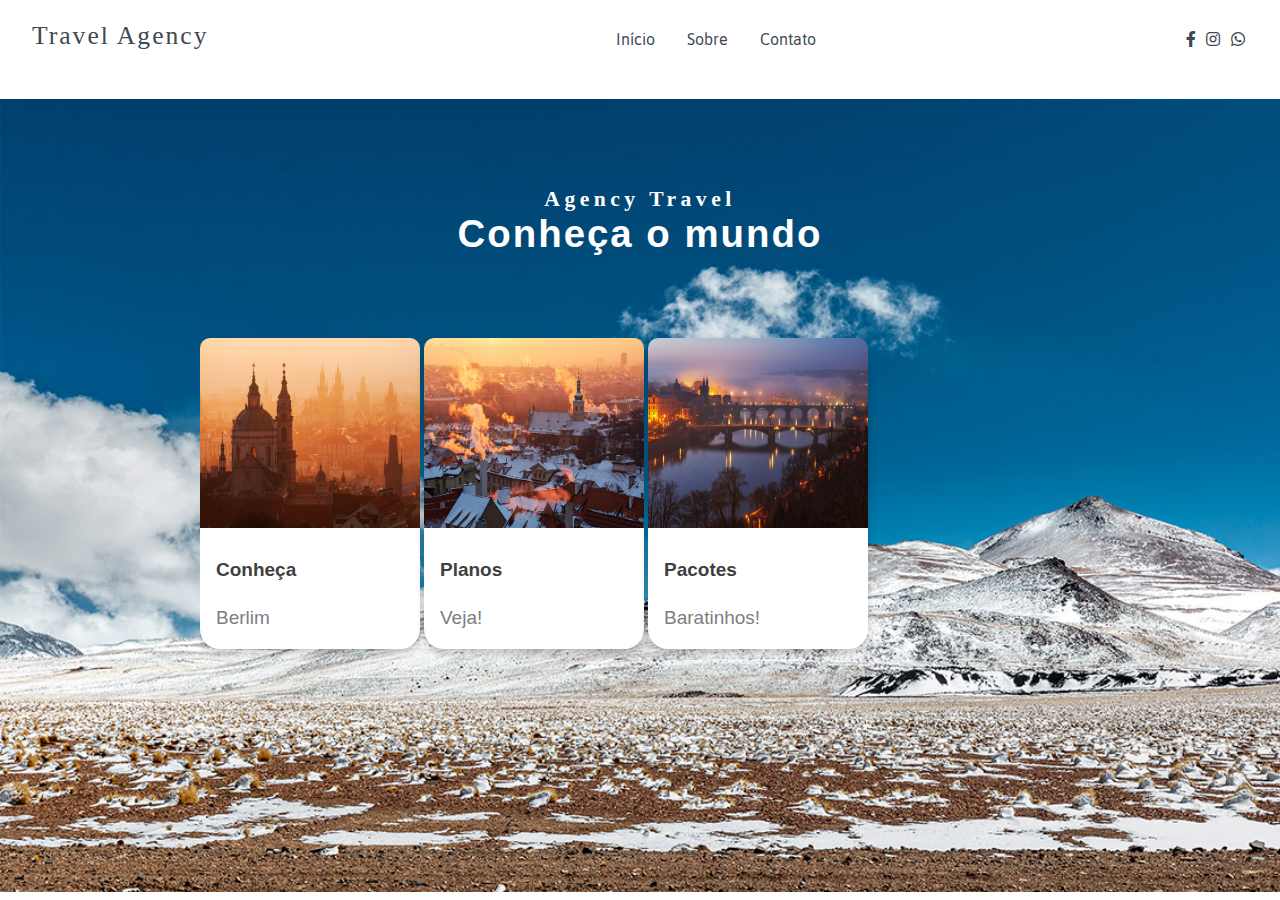
==== index.html @ 9992b92d "site" ====
<!DOCTYPE html>
<html lang="en">
<head>
    <meta charset="UTF-8">
    <meta name="viewport" content="width=device-width, initial-scale=1.0">
    <meta http-equiv="X-UA-Compatible" content="ie=edge">
    <link rel="stylesheet" href="css/styles.css">
    <link href="https://fonts.googleapis.com/css?family=Noto+Serif&display=swap" rel="stylesheet">
    <!-- FONT AWSOME ICONS-->

    <link rel="stylesheet" href="./css/all.css">
    <title>Teste</title>
</head>
<body>
    <!-- NAVEGAÇÃO -->
    <nav class="nav">

        <div class="nav-menu flex-row">
            <div class="nav-brand">
                <a href="#" class="text-gray">Travel Agency</a>
            </div>
            <div class="toggle-collapse">

                <div class="toggle-icons">
                    <i class="fas fa-bars"></i>
                </div>


            </div>
            <div>
                <ul class="nav-items">

                    <li href="#" class="nav-link"> 
                        <a href="">Início</a>
                    </li>
                    <li href="#" class="nav-link"> 
                        <a href="">Sobre</a>
                    </li>
                    <li href="#" class="nav-link"> 
                        <a href="">Contato</a>
                    </li>
                </ul>
            </div>
            <div class="social text-gray">
                <a href="#"><i class="fab fa-facebook-f"></i></a>
                <a href="#"><i class="fab fa-instagram"></i></a>
                <a href="#"><i class="fab fa-whatsapp"></i></a>
            </div>
        </div>
    </nav>

    <!-- PRINCIPAL -->

        <section class="site-title">
            <div class="site-background">
                <h3>Agency Travel</h3>
                <h1>Conheça o mundo</h1>
            </div> <br><br><br><br>
        

        <div class="servicos-cards">
            <div class="card">
                <img src="./assets/ft1.jpg" alt="Avatar" />
                <div class="container">
                  <h4><b>Conheça</b></h4>
                  <p>Berlim</p>
                </div>
              </div>
            <div class="card">
                <img src="./assets/ft2.jpg" alt="Avatar" />
                <div class="container">
                  <h4><b>Planos</b></h4>
                  <p>Veja!</p>
                </div>
              </div>
            
            <div class="card">
                <img src="./assets/ft3.jpg" alt="Avatar" />
                <div class="container">
                  <h4><b>Pacotes</b></h4>
                  <p>Baratinhos!</p>
                </div>
              </div>
            
            
            
            
            </div>
            </div>
          </div>
        </section> <br><br><br><br><br><br><br><br>



    
    <script src="./js/jquery3.4.1.min.js"></script>
    <script src="./js/main.js"></script>

</body>
</html>
---- css/styles.css ----
@import url('fonts.css');

html, body{
    margin: 0%;
    box-sizing: border-box;
    overflow-x: hidden;
    background: url('../bg.jpg');
    background-repeat: no-repeat;
    background-size: cover;

}

:root{
    /* CORES TEMA*/
    --text-gray: #3f4954;
    /* CORES EM GRADIENTE */
    --plum: linear-gradient(135deg, #667eea 0%, #764ba2 100%);

}
/* CLASSES GLOBAIS*/
a{
    text-decoration: none;
    color: #3f4954;
}
.flex-row{

    display: flex;
    flex-direction: row;
    flex-wrap: wrap;
    color: var(--text-gray);
}

ul{
    list-style-type: none;
}

/* NAVEGAÇÃO*/

.nav{
    background: white;
    padding: 0 2rem;
    height: 0rem;
    min-height: 11vh;
    overflow: hidden;
    transition: height 1s ease-in-out;
    
}


.nav .nav-menu{
    justify-content: space-between;
}

.nav .toggle-collapse{
    
    position: absolute;
    top: 0%;
    width: 90%;
    cursor: pointer;
    display: none;
    right: 35px; 

}
.nav .toggle-collapse .toggle-icons{

        display: flex;
        justify-content: flex-end;
        padding: 1.7rem 0;

}
.nav .toggle-collapse .toggle-icons i{

        font-size: 1.4rem;
        color: #2d343b;

}

.collapse{
    height: 23rem;
}

.nav .nav-items{
    list-style-type: none;
    display: flex;
    margin: 0;
}

.nav .nav-items .nav-link{
    padding: 1.6rem 1rem;
    font-size: 1rem;
    position: relative;
    font-family: Asap;
    margin-top: 4px;
}

.nav .nav-items .nav-link a{
    transition: 0.1s;
    
}

.nav .nav-items .nav-link:hover{
    margin-top: 5px;
    margin-bottom: 5px;
    background: #1c4066;
    
}
.nav .nav-items .nav-link:hover a{
    color: white;
    font-size: 17px;
    letter-spacing: 2px;
    height: 100%;
}

.nav .nav-brand a{
    font-size: 1.6rem;
    padding: 1rem 0;
    text-decoration: none;
    display: block;
    font-family: Tahoma;
    letter-spacing: 2px;
    margin-top: 5px;
}

.nav .social{
    padding: 1.4rem 0;
    margin-top: 5px;n
}
.nav .social i{
    padding: 0.2rem ;
}
.nav .social i:hover{
    color: #4559F5;
}
/* NAVEGAÇÃO*/

/* TITULO DO SITE*/ 

.site-title{
    background-size: cover;
    height: 110vh;
    display: inline;
    justify-content: center;
    
}
.site-title .site-background{
    padding-top: 5.5rem;
    text-align: center;
    color: white;
    
}

 .site-title h1, h3{
    margin: 0rem;
    font-size: 1.35rem;
}

.site-title h1{
    font-size: 2.4rem;
    font-family: 'Franklin Gothic Medium', 'Arial Narrow', Arial, sans-serif;

    letter-spacing: 2px;
}
 .site-title h3{
    font-family: Tahoma;
    letter-spacing: 4.5px;
}

.card {
    box-shadow: 0 4px 8px 0 rgba(0, 0, 0, 0.2);
    /** transition: 2s; */
    width: 220px;
    /** display: inline-block; */
    margin-top: 10px;
    color: rgb(63, 63, 63);
    /** font-family: calibri; */ 
    font-size: 19px;
    display: inline-block;
  
    white-space: normal;
    border-radius: 10px;
    background: white;
    border-radius: 20px;
    transition: 0.9s;
  }

  .card img{
    width:100%; height: 190px;
  }
  .card p {
    color: rgb(126, 126, 126);
    font-family: 'Segoe UI', Tahoma, Geneva, Verdana, sans-serif;
    
  }
  .card h4 {
    font-family: 'Segoe UI', Tahoma, Geneva, Verdana, sans-serif;
  }
  
  .card:hover{
    box-shadow: 0 8px 16px 0 rgba(0, 0, 0, 0.2);
    width: 250px;
    height: 350px;
  }
  .card img{
    border-top-left-radius: 10px;
    border-top-right-radius: 10px;
  }
  
  .container {
    padding: 1px 16px;
  }
  .servicos-cards {
    overflow-x: auto;
    white-space: nowrap;
    -webkit-overflow-scrolling: touch;
    height: 420px;
    justify-content: center;
    margin-left: 200px;
    transition: height 0.5s;
  }

  .servicos-cards:hover{
    height: 460px;
  }
  ::-webkit-scrollbar {
    width: 3px;
    height: 15px;

  }
::-webkit-scrollbar-thumb{
  background: white;  
  border-radius: 15px;
  

}


/* TITULO DO SITE*/ 

/* janela de exibição >= 750px*/

@media only screen and (max-width: 750px) {
    .nav .nav-menu, .nav .nav-items{
        flex-direction: column;
    }

    .nav-link{
        top: 20px;
        width: 100%;
        margin: 0 auto;
        background: #163657;
    }

    .nav .social{
        padding-top: 40px;
        margin: 0 auto;
        font-size: 20px;
    }

    .nav .nav-link a{
        color: white;
    }

    .nav .toggle-collapse{
        display: initial;
    }

    .nav .nav-brand a{
        font-size: 1.3rem;
        margin-top: 5px;
    }

    .servicos-cards {
        overflow-x: auto;
        white-space: nowrap;
        -webkit-overflow-scrolling: touch;
        height: 410px;
        margin-top: 80px;
        margin-left: 2px;
        margin-right: 2px;
      }





  }

/* janela de exibição >= 750px*/
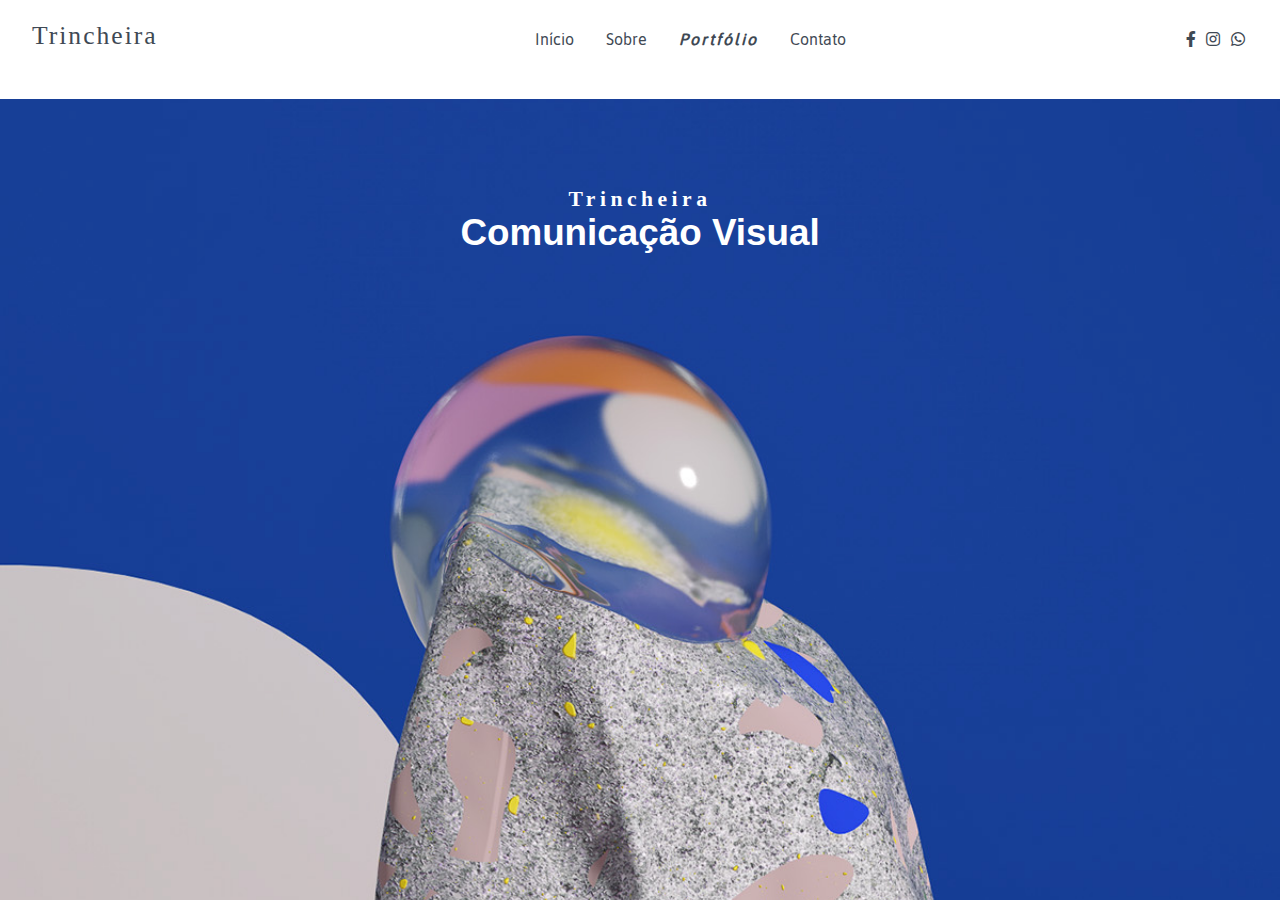
==== commit e3b039eb: "alteração" ====
--- a/index.html
+++ b/index.html
@@ -9,7 +9,7 @@
     <!-- FONT AWSOME ICONS-->
 
     <link rel="stylesheet" href="./css/all.css">
-    <title>Teste</title>
+    <title>Trincheira</title>
 </head>
 <body>
     <!-- NAVEGAÇÃO -->
@@ -17,7 +17,7 @@
 
         <div class="nav-menu flex-row">
             <div class="nav-brand">
-                <a href="#" class="text-gray">Travel Agency</a>
+                <a href="#" class="text-gray">Trincheira</a>
             </div>
             <div class="toggle-collapse">
 
@@ -36,15 +36,19 @@
                     <li href="#" class="nav-link"> 
                         <a href="">Sobre</a>
                     </li>
+                    <li href="#" class="nav-link" style="letter-spacing: 2px; font-weight: bold; font-style: italic; transition: 0.5s;"> 
+                        <a href="">Portfólio</a>
+                    </li>
                     <li href="#" class="nav-link"> 
                         <a href="">Contato</a>
                     </li>
+                    
                 </ul>
             </div>
             <div class="social text-gray">
-                <a href="#"><i class="fab fa-facebook-f"></i></a>
-                <a href="#"><i class="fab fa-instagram"></i></a>
-                <a href="#"><i class="fab fa-whatsapp"></i></a>
+                <a href="https://www.facebook.com/trincheiramarketing" target="_blank"><i class="fab fa-facebook-f"></i></a>
+                <a href="https://instagram.com/trincheira_marketing/" target="_blank"><i class="fab fa-instagram"></i></a>
+                <a href="http://api.whatsapp.com/send?phone=+5599984500145" target="_blank"><i class="fab fa-whatsapp"></i></a>
             </div>
         </div>
     </nav>
@@ -53,42 +57,13 @@
 
         <section class="site-title">
             <div class="site-background">
-                <h3>Agency Travel</h3>
-                <h1>Conheça o mundo</h1>
+                <h3>Trincheira</h3>
+                <h1>Comunicação Visual</h1>
             </div> <br><br><br><br>
         
 
-        <div class="servicos-cards">
-            <div class="card">
-                <img src="./assets/ft1.jpg" alt="Avatar" />
-                <div class="container">
-                  <h4><b>Conheça</b></h4>
-                  <p>Berlim</p>
-                </div>
-              </div>
-            <div class="card">
-                <img src="./assets/ft2.jpg" alt="Avatar" />
-                <div class="container">
-                  <h4><b>Planos</b></h4>
-                  <p>Veja!</p>
-                </div>
-              </div>
-            
-            <div class="card">
-                <img src="./assets/ft3.jpg" alt="Avatar" />
-                <div class="container">
-                  <h4><b>Pacotes</b></h4>
-                  <p>Baratinhos!</p>
-                </div>
-              </div>
-            
-            
-            
-            
-            </div>
-            </div>
-          </div>
-        </section> <br><br><br><br><br><br><br><br>
+       
+        </section> <br><br><br><br><br><br><br><br><br><br><br><br><br><br><br><br><br><br><br><br><br><br><br><br>
 
 
 
--- a/css/styles.css
+++ b/css/styles.css
@@ -76,7 +76,7 @@
 }
 
 .collapse{
-    height: 23rem;
+    height: 28rem;
 }
 
 .nav .nav-items{
@@ -101,7 +101,7 @@
 .nav .nav-items .nav-link:hover{
     margin-top: 5px;
     margin-bottom: 5px;
-    background: #1c4066;
+    background: #354f9d;
     
 }
 .nav .nav-items .nav-link:hover a{
@@ -119,17 +119,34 @@
     font-family: Tahoma;
     letter-spacing: 2px;
     margin-top: 5px;
+    transition: 0.7s;
+}
+
+.nav .nav-brand a:hover{
+    font-size: 1.6rem;
+    padding: 1rem 0;
+    text-decoration: none;
+    display: block;
+    font-family: Tahoma;
+    letter-spacing: 5px;
+    margin-top: 5px;
 }
 
 .nav .social{
     padding: 1.4rem 0;
-    margin-top: 5px;n
+    margin-top: 5px;
+    transition: 1s;
 }
 .nav .social i{
     padding: 0.2rem ;
+    transition: 0.5s;
 }
 .nav .social i:hover{
-    color: #4559F5;
+    color: #1d1ade;
+    font-size: 24px;
+    transform: translate(-10px);
+    padding-left: 20px;
+    
 }
 /* NAVEGAÇÃO*/
 
@@ -147,80 +164,27 @@
     text-align: center;
     color: white;
     
+    
 }
 
  .site-title h1, h3{
     margin: 0rem;
     font-size: 1.35rem;
+    
+    
 }
 
 .site-title h1{
-    font-size: 2.4rem;
+    font-size: 2.3rem;
     font-family: 'Franklin Gothic Medium', 'Arial Narrow', Arial, sans-serif;
-
-    letter-spacing: 2px;
+    letter-spacing: px;
 }
  .site-title h3{
     font-family: Tahoma;
     letter-spacing: 4.5px;
-}
-
-.card {
-    box-shadow: 0 4px 8px 0 rgba(0, 0, 0, 0.2);
-    /** transition: 2s; */
-    width: 220px;
-    /** display: inline-block; */
-    margin-top: 10px;
-    color: rgb(63, 63, 63);
-    /** font-family: calibri; */ 
-    font-size: 19px;
-    display: inline-block;
-  
-    white-space: normal;
-    border-radius: 10px;
-    background: white;
-    border-radius: 20px;
-    transition: 0.9s;
-  }
-
-  .card img{
-    width:100%; height: 190px;
-  }
-  .card p {
-    color: rgb(126, 126, 126);
-    font-family: 'Segoe UI', Tahoma, Geneva, Verdana, sans-serif;
-    
-  }
-  .card h4 {
-    font-family: 'Segoe UI', Tahoma, Geneva, Verdana, sans-serif;
-  }
-  
-  .card:hover{
-    box-shadow: 0 8px 16px 0 rgba(0, 0, 0, 0.2);
-    width: 250px;
-    height: 350px;
-  }
-  .card img{
-    border-top-left-radius: 10px;
-    border-top-right-radius: 10px;
-  }
-  
-  .container {
-    padding: 1px 16px;
-  }
-  .servicos-cards {
-    overflow-x: auto;
-    white-space: nowrap;
-    -webkit-overflow-scrolling: touch;
-    height: 420px;
-    justify-content: center;
-    margin-left: 200px;
-    transition: height 0.5s;
-  }
-
-  .servicos-cards:hover{
-    height: 460px;
-  }
+   
+}
+
   ::-webkit-scrollbar {
     width: 3px;
     height: 15px;
@@ -244,10 +208,10 @@
     }
 
     .nav-link{
-        top: 20px;
+        top: 24px;
         width: 100%;
         margin: 0 auto;
-        background: #163657;
+        background: #354f9d;
     }
 
     .nav .social{
@@ -269,16 +233,6 @@
         margin-top: 5px;
     }
 
-    .servicos-cards {
-        overflow-x: auto;
-        white-space: nowrap;
-        -webkit-overflow-scrolling: touch;
-        height: 410px;
-        margin-top: 80px;
-        margin-left: 2px;
-        margin-right: 2px;
-      }
-
 
 
 
